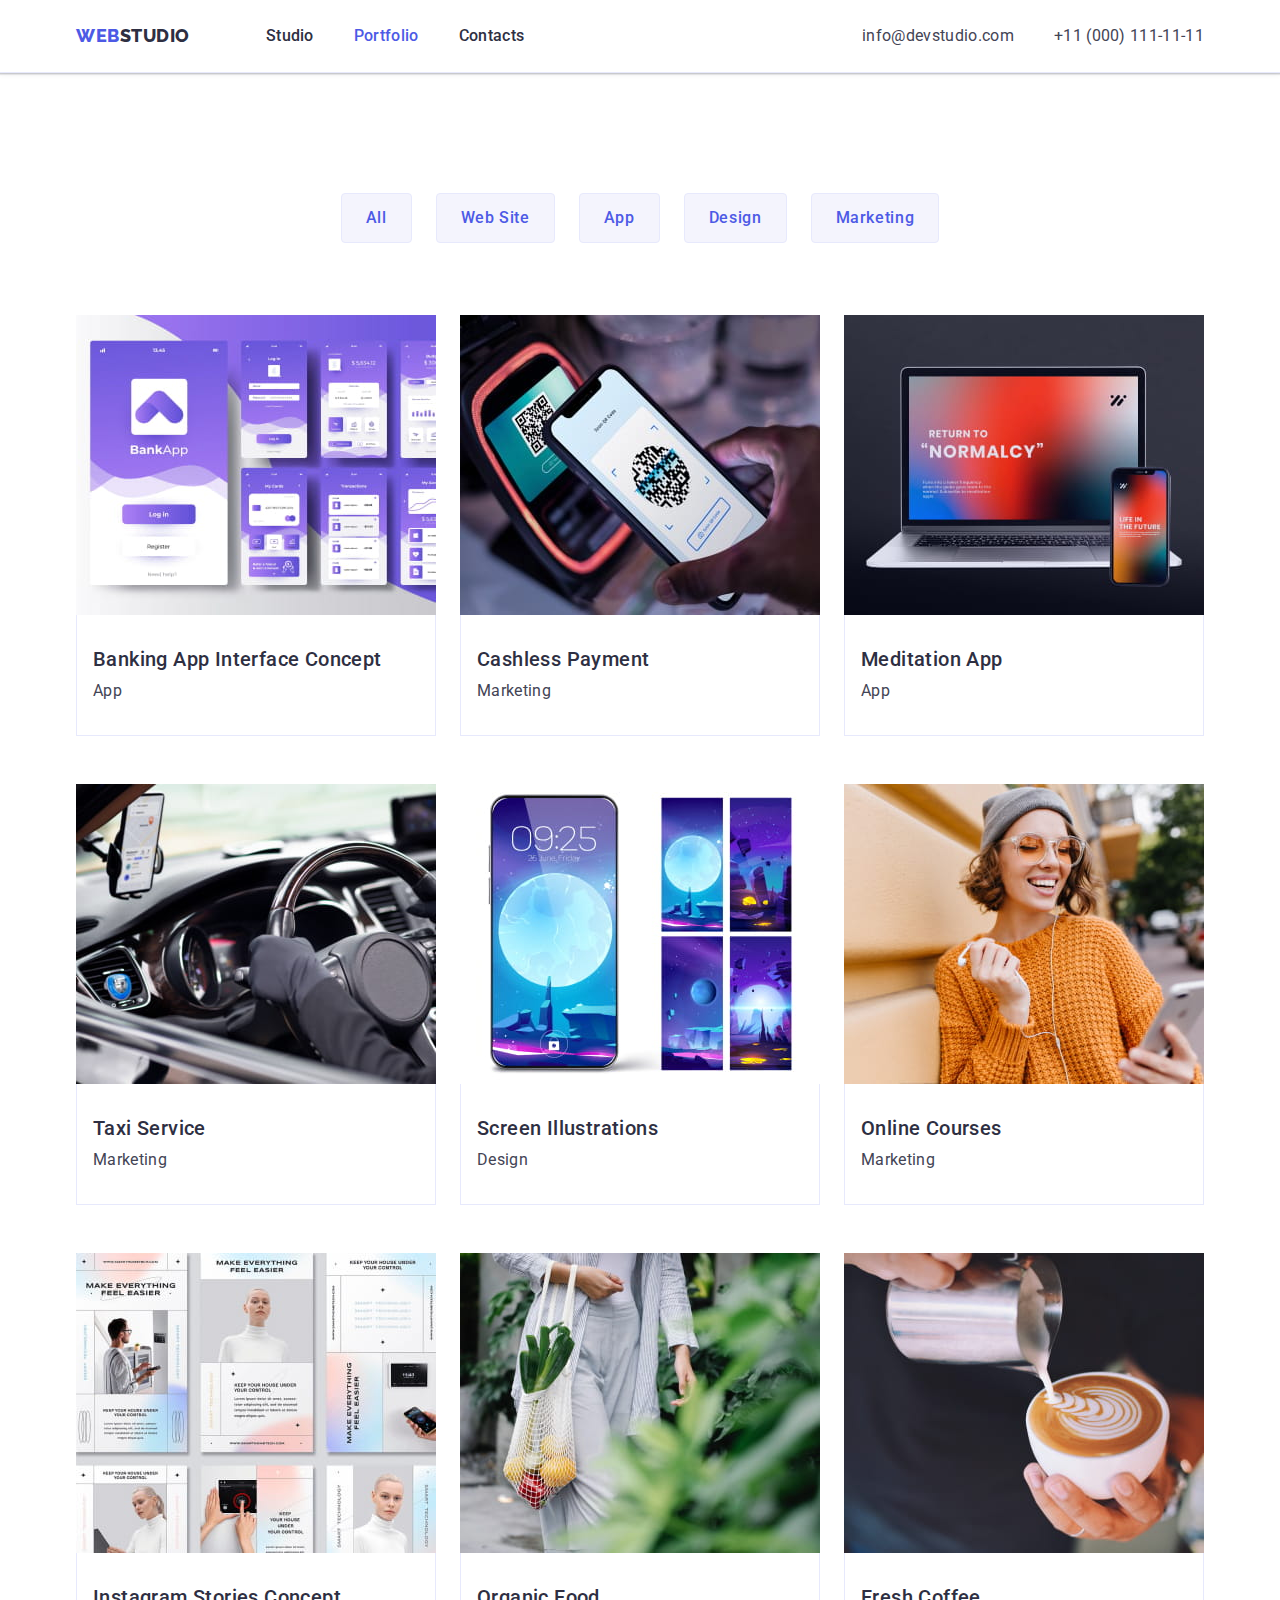
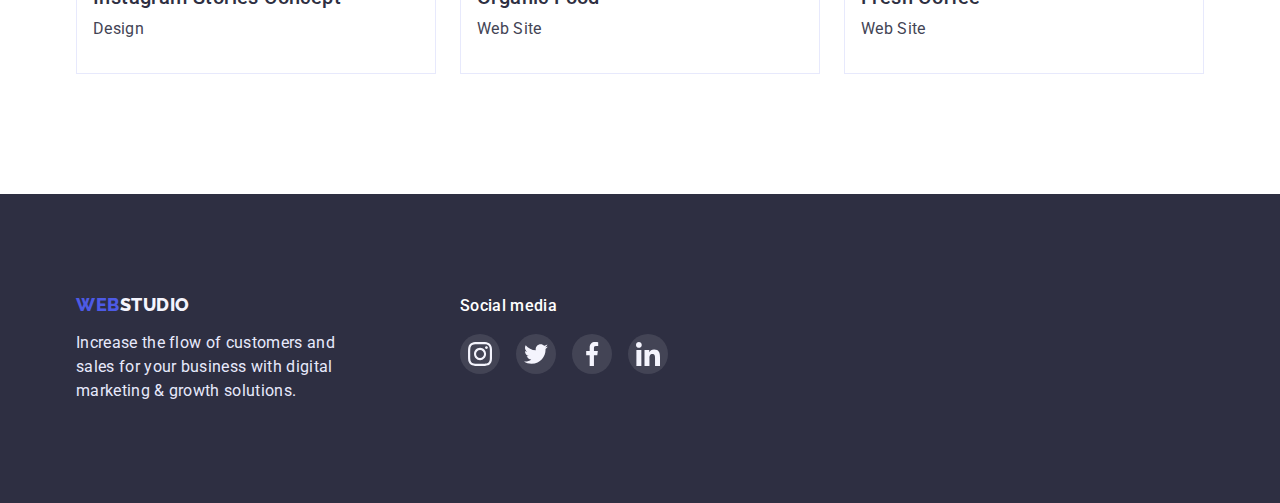
==== portfolio.html @ 84b9219f "add from hw4" ====
<!DOCTYPE html>
<html lang="en">
  <head>
    <meta charset="UTF-8" />
    <meta http-equiv="X-UA-Compatible" content="IE=edge" />
    <meta name="viewport" content="width=device-width, initial-scale=1.0" />
    <title>Portflio</title>
    <link rel="preconnect" href="https://fonts.googleapis.com" />
    <link rel="preconnect" href="https://fonts.gstatic.com" crossorigin />
    <link
      href="https://fonts.googleapis.com/css2?family=Raleway:wght@800&family=Roboto:wght@400;500;700;900&display=swap"
      rel="stylesheet"
    />
    <link
      rel="stylesheet"
      href="https://cdnjs.cloudflare.com/ajax/libs/modern-normalize/1.1.0/modern-normalize.min.css



"
    />
    <link rel="stylesheet" href="./css/styles.css" />
  </head>
  <body class="body">
    <!-- Шапка сайту -->
    <header class="page-header">
      <div class="container main-nav">
        <nav class="navigation main-nav">
          <a href="./index.html" class="link-logo item link logo-header"
            >Web<span class="link-header-studio logo-heaer">Studio</span></a
          >
          <ul class="site-nav list link">
            <li class="item">
              <a href="./index.html" class="item-list link">Studio</a>
            </li>
            <li class="item">
              <a href="./portfolio.html" class="item-list current link"
                >Portfolio</a
              >
            </li>
            <li class="item"><a href="" class="item-list link">Contacts</a></li>
          </ul>
        </nav>

        <address class="adress-list main-adress">
          <ul class="contact list">
            <li class="contacts">
              <a class="link-contact link" href="mailto:info@devstudio.com"
                >info@devstudio.com</a
              >
            </li>
            <li class="contacts">
              <a class="link-contact link" href="tel:+110001111111"
                >+11 (000) 111-11-11</a
              >
            </li>
          </ul>
        </address>
      </div>
    </header>
    <main>
      <section class="section-btn-list">
        <div class="container main-btn-section">
          <h1 hidden class="section-title">List-link</h1>
          <ul class="section-item list main-btn-list">
            <li class="portfolio-btn">
              <button class="btn-item" type="button">All</button>
            </li>
            <li class="portfolio-btn">
              <button class="btn-item" type="button">Web Site</button>
            </li>
            <li class="portfolio-btn">
              <button class="btn-item" type="button">App</button>
            </li>
            <li class="portfolio-btn">
              <button class="btn-item" type="button">Design</button>
            </li>
            <li class="portfolio-btn">
              <button class="btn-item" type="button">Marketing</button>
            </li>
          </ul>
          <ul class="portfolio-list list list-img">
            <li class="portfolio-item">
              <a href="" class="links-works link">
                <img
                  src="./images/prf-1.jpg"
                  alt="windows app"
                  width="360"
                  height="300"
                />
                <div class="set-card">
                  <h2 class="portfolio-title">Banking App Interface Concept</h2>
                  <p class="portfolio-text">App</p>
                </div></a
              >
            </li>

            <li class="portfolio-item">
              <a href="" class="links-works link">
                <img
                  src="./images/prf-2.jpg"
                  alt="smartphone scanning QR code"
                  width="360"
                  height="300"
                />
                <div class="set-card">
                  <h2 class="portfolio-title">Cashless Payment</h2>

                  <p class="portfolio-text">Marketing</p>
                </div></a
              >
            </li>

            <li class="portfolio-item">
              <a href="" class="links-works link"
                ><img src="./images/prf-3.jpg" alt="laptop and smartphone" />
                <div class="set-card">
                  <h2 class="portfolio-title">Meditation App</h2>
                  <p class="portfolio-text">App</p>
                </div></a
              >
            </li>

            <li class="portfolio-item">
              <a href="" class="links-works link"
                ><img src="./images/prf-4.jpg" alt="drive a car" />
                <div class="set-card">
                  <h2 class="portfolio-title">Taxi Service</h2>
                  <p class="portfolio-text">Marketing</p>
                </div></a
              >
            </li>

            <li class="portfolio-item">
              <a href="" class="links-works link"
                ><img
                  src="./images/prf-5.jpg"
                  alt="home page smartphone"
                  width="360"
                  height="300"
                />
                <div class="set-card">
                  <h2 class="portfolio-title">Screen Illustrations</h2>
                  <p class="portfolio-text">Design</p>
                </div></a
              >
            </li>

            <li class="portfolio-item">
              <a href="" class="links-works link"
                ><img
                  src="./images/prf-6.jpg"
                  alt="girl listen to music"
                  width="360"
                  height="300"
                />
                <div class="set-card">
                  <h2 class="portfolio-title">Online Courses</h2>
                  <p class="portfolio-text">Marketing</p>
                </div></a
              >
            </li>

            <li class="portfolio-item">
              <a href="" class="links-works link"
                ><img
                  src="./images/prf-7.jpg"
                  alt="pages"
                  width="360"
                  height="300"
                />
                <div class="set-card">
                  <h2 class="portfolio-title">Instagram Stories Concept</h2>
                  <p class="portfolio-text">Design</p>
                </div></a
              >
            </li>

            <li class="portfolio-item">
              <a href="" class="links-works link"
                ><img
                  src="./images/prf-8.jpg"
                  alt="girl with fruits"
                  width="360"
                  height="300"
                />
                <div class="set-card">
                  <h2 class="portfolio-title">Organic Food</h2>
                  <p class="portfolio-text">Web Site</p>
                </div></a
              >
            </li>

            <li class="portfolio-item">
              <a href="" class="links-works link"
                ><img
                  src="./images/prf-9.jpg"
                  alt="cup a coffe"
                  width="360"
                  height="300"
                />
                <div class="set-card">
                  <h2 class="portfolio-title">Fresh Coffee</h2>
                  <p class="portfolio-text">Web Site</p>
                </div></a
              >
            </li>
          </ul>
        </div>
      </section>
    </main>
    <!-- Футер -->
    <footer class="footer studio">
      <div class="container footer-top">
        <div class="footer-logo foot">
          <a class="link-footer link ftr" href="./index.html"
            >Web<span class="footer-studio">Studio</span></a
          >

          <p class="footer-text">
            Increase the flow of customers and sales for your business with
            digital marketing & growth solutions.
          </p>
        </div>
        <div class="footer-soc foot">
          <p class="footer-subject">Social media</p>
          <ul class="footer-list list">
            <li class="footer-item">
              <a href="" class="footer-link">
                <svg class="icon-ftr">
                  <use href="./images/icons.svg#icon-instagram"></use>
                </svg>
              </a>
            </li>
            <li class="footer-item">
              <a href="" class="footer-link">
                <svg class="icon-ftr">
                  <use href="./images/icons.svg#icon-twitter"></use>
                </svg>
              </a>
            </li>
            <li class="footer-item">
              <a href="" class="footer-link">
                <svg class="icon-ftr">
                  <use href="./images/icons.svg#icon-facebook"></use>
                </svg>
              </a>
            </li>
            <li class="footer-item">
              <a href="" class="footer-link">
                <svg class="icon-ftr">
                  <use href="./images/icons.svg#icon-linkedin"></use>
                </svg>
              </a>
            </li>
          </ul>
        </div>
      </div>
    </footer>
  </body>
</html>
---- css/styles.css ----
/* ---------Стилі для index.html ---------------*/

.container {
  max-width: 1158px;
  padding: 0 15px;
  margin: 0 auto;

  margin-left: auto;
  margin-right: auto;
}

:root {
  --main-text-color: #434455;
  --title-text-color: #2e2f42;
  --accent-color: #4d5ae5;
  --main-bgrnd-color: #ffffff;
  --additional-background-color: #f4f4fd;
  --accent-page-color: #404bbf;
  --footer-text-color: #e7e9fc;
  --set-img-right: 20px;
  --set-img-bottom: 48px;
  --card-shadow-team: 0px 1px 6px rgba(46, 47, 66, 0.08),
    0px 1px 1px rgba(46, 47, 66, 0.16), 0px 2px 1px rgba(46, 47, 66, 0.08);
  --grad-hero: linear-gradient(rgba(46, 47, 66, 0.7), rgba(46, 47, 66, 0.7));
  --bgd-soc-color: #8e8f99;
  --bgd-color-icon: #31d0aa;

  --footer-shadow: 0px 2px 1px rgba(46, 47, 66, 0.08),
    0px 1px 1px rgba(46, 47, 66, 0.16), 0px 1px 6px rgba(46, 47, 66, 0.08);

  --portfolio-cards-shadow: 0px 1px 6px rgba(46, 47, 66, 0.08),
    0px 1px 1px rgba(46, 47, 66, 0.16), 0px 2px 1px rgba(46, 47, 66, 0.08);

  --portfolio-buttons-shadow: 0px 3px 1px rgba(0, 0, 0, 0.1),
    0px 2px 1px rgba(0, 0, 0, 0.08), 0px 2px 2px rgba(0, 0, 0, 0.12);
}
body {
  color: var(--main-text-color);
  font-family: "Roboto", sans-serif;
  font-size: 16px;
  line-height: 1.5;
}

img {
  display: block;
  max-width: 100%;
  height: auto;
}

/* -------------Утиліти------------------- */

.contacts {
  padding: 0;
  width: auto;
}

.list {
  padding: 0;
  margin: 0;
  list-style: none;
}
.section-text {
  margin-top: 0;
  margin-bottom: 0;

  color: var(--main-text-color);
  letter-spacing: 0.02em;
}
.section-caption {
  margin: 0;
  padding: 0;
}
.main-text {
  margin: 0;
  padding: 0;
}
/*-------------------- Утиліти для portfolio -----------*/

.portfolio-text {
  margin-top: 0;
  margin-bottom: 0;
}
.portfolio-title {
  margin-top: 0;
  margin-bottom: 0;
}

.body .body {
  color: var(--main-text-color);
  background-color: var(--main-bgrnd-color);
}

/*------------------------ Header----------------------- */
/*-------------- Логотип компанії ------------*/
.page-header {
  border-bottom: 1px solid var(--footer-text-color);
  box-shadow: var(--footer-shadow);
}

/* Шрифти */

/* Logo  Web та Studio */

.main-nav > a {
  padding-bottom: 24px;
  padding-top: 24px;
}

.link-logo,
.link-header-studio {
  font-family: "Raleway", sans-serif;
  font-weight: 800;
  font-size: 18px;
  line-height: 1.17;
  letter-spacing: 0.03em;

  text-transform: uppercase;
}
.link-logo {
  color: var(--title-text-color);
  text-decoration: none;
}
.item-list {
  color: var(--title-text-color);
  text-decoration: none;
}
.navigation .link-logo {
  color: var(--accent-color);
}

.site-nav .link-logo-item {
  color: var(--accent-color);
}

/*-------------------- Main nav----------------- */

.main-nav {
  display: flex;
  align-items: center;
}
.navigation .main-nav {
  padding-top: 24px;
  padding-bottom: 24px;
}
.site-nav {
  display: flex;
  margin-left: 76px;
}
.main-adress {
  display: flex;
  margin-left: auto;
}

.site-nav .item + .item {
  margin-left: 40px;
}

.site-nav .item-list {
  display: block;
  padding-top: 24px;
  padding-bottom: 24px;
}

.link-header-studio,
.link-logo-item {
  color: var(--title-text-color);
}
/* -----------------------Contacts------------------------- */

.contact {
  display: flex;
}
.contact .contacts + .contacts {
  margin-left: 40px;
}
.contact .contacts {
  display: block;
}
.link-contact {
  padding-top: 24px;
  padding-bottom: 24px;
}

/* .navigation .site-nav .item-list.current {
  color: var(--accent-page-color);
} */
/* ----------------Навігація---------------- */
.navigation {
  color: var(--title-text-color);
}
.site-nav,
.link-contact,
.link.current {
  color: var(--accent-page-color);
  font-style: normal;
  font-weight: 500;
  font-size: 16px;
  line-height: 1.5;
  letter-spacing: 0.02em;
}
.site-nav .link .item-list.current {
  color: var(--title-text-color);
}
.navigation .site-nav .link.current {
  color: var(--accent-color);
}
.adress-list .link-contact {
  font-weight: 400;
  line-height: 1.5;
  text-decoration: none;
  font-style: normal;
}
.adress-list {
  font-style: normal;
}

.site-nav .item-list {
  color: var(--title-text-color);
}
.site-nav .item-list {
  text-decoration: none;
}
.item-list:hover,
.item-list:focus {
  color: var(--accent-page-color);
}

/*---------------- Contacts--------------- */

.contact .link-contact {
  color: var(--main-text-color);
}
.contact .link-contact:hover,
.contact .link-contact:focus {
  color: var(--accent-page-color);
}
/* --------------Main ---------*/
/* -----------Hero--------- */

.hero-title {
  margin: 0 auto;
  margin-bottom: 48px;
  max-width: 496px;

  color: var(--main-bgrnd-color);
  font-weight: 700;
  font-size: 56px;
  line-height: 1.07;
  letter-spacing: 0.02em;
}
.hero {
  padding-top: 188px;
  padding-bottom: 188px;
  text-align: center;

  background-color: var(--title-text-color);
  max-width: 1440px;
  margin: 0 auto;
  background-image: var(--grad-hero), url(../images/hero-img.jpg);

  background-repeat: no-repeat;
  background-position: center;
  background-size: cover;
}

/* -------------------Button-------------- */
.button-hero {
  padding: 16px 32px;
  min-width: 169px;

  color: var(--main-bgrnd-color);
  background-color: var(--accent-color);
  font-family: inherit;
  font-weight: 500;
  font-size: 16px;
  line-height: 1.5;
  align-items: center;
  letter-spacing: 0.04em;
  cursor: pointer;
  border-radius: 4px;

  border: 1px solid transparent;
}
.button-hero:hover,
.button-hero:focus {
  background-color: var(--accent-page-color);
}
/* ----------------SECTION 2 -переваги  */

.main-section {
  display: flex;
}
.main-section .item-section-features {
  width: 264px;
}
.section-list .item-section-features + .item-section-features {
  margin-left: 24px;
}

.section-title-hidden {
  position: absolute;
  width: 1px;
  height: 1px;
  margin: -1px;
  border: 0;
  padding: 0;
  white-space: nowrap;
  clip-path: inset(100%);
  clip: rect(0 0 0 0);
  overflow: hidden;
}
.section-title {
  margin-top: 0;
  margin-bottom: 8px;
}

.link-features {
  display: flex;
  justify-content: center;
  align-items: center;
  width: 264px;
  height: 112px;
  margin-bottom: 8px;
  border-radius: 4px;
  background-color: var(--additional-background-color);
}
.icon-features {
  width: 60px;
  height: 64px;
}

/* -------------------Our works--------------------- */

.our-work {
  display: flex;
}
.devices .list-works + .list-works {
  margin-left: 24px;
}

.section {
  color: var(--title-text-color);
  padding-top: 120px;
}
.section-sec {
  padding-bottom: 120px;
}
.section-subject {
  margin-top: 0;
  margin-bottom: 72px;

  font-weight: 700;
  font-size: 36px;
  line-height: 1.11;
  text-align: center;
  letter-spacing: 0.02em;
  text-transform: capitalize;
}

/* ----------------Team----------- */
.section {
  padding-bottom: 120px;
}

.team-subject {
  display: flex;
}
.team-subject .list-img-team + .list-img-team {
  margin-left: 24px;
}

.team-list {
  width: 1440px;
}

.team {
  background-color: var(--additional-background-color);
}

.section .section-caption {
  color: var(--title-text-color);
  font-weight: 500;
  font-size: 20px;
  line-height: 1.2;
  letter-spacing: 0.02em;
}
.main-text {
  color: var(--main-text-color);
  font-weight: 400;
  letter-spacing: 0.02em;
}

.main-text {
  margin-top: 8px;
}
.set-team-cards {
  padding: 32px 0px;
  padding-left: 16px;
  padding-right: 16px;
  text-align: center;
  background-color: var(--main-bgrnd-color);
  border: 1px solid var(--footer-text-color);
  border-radius: 0px 0px 4px 4px;
  box-shadow: var(--card-shadow-team);
}
.team-soc {
  margin-top: 8px;
  display: flex;
  flex-direction: row;
  justify-content: center;
  align-items: center;
  gap: 24px;
}

.soc-link-ing {
  display: flex;
  justify-content: center;
  align-items: center;

  width: 40px;
  height: 40px;
  border-radius: 50%;
  background-color: var(--accent-color);
}
.soc-link-ing:hover,
.soc-link-ing:focus {
  background-color: var(--accent-page-color);
}

.link-icon {
  width: 16px;
  height: 16px;
}

.item-link {
  display: flex;
  justify-content: center;
  align-items: center;
}

.soc-list {
  display: flex;
  gap: 24px;
  width: 1128px;
  height: 88px;
}
.item-link {
  width: 168px;
  height: 88px;
  border: 1px solid var(--bgd-soc-color);
  color: var(--bgd-soc-color);
  border-radius: 4px;
}

.item-link:hover,
.item-link:focus {
  border-color: var(--accent-page-color);
  color: var(--accent-page-color);
}
.link-icon-list {
  width: 104px;
  height: 56px;
  fill: currentColor;
}
/*-------- Стилі для portfolio.html--------- */

/* Елемент */
.list-img {
  display: flex;
  flex-wrap: wrap;
  column-gap: 24px;
  row-gap: 48px;
}

.list-img > .portfolio-item {
  flex-basis: calc((100% - 2 * 24px) / 3);
}

.set-card {
  border: 1px solid var(--footer-text-color);
  background-color: var(--main-bgrnd-color);
  border-top: none;
}
.links-works {
  display: block;
}
.links-works:hover,
.links-works:focus {
  box-shadow: var(--portfolio-cards-shadow);
}

.portfolio-text {
  margin-top: 8px;
}
.set-card {
  padding: 32px 16px;
}

.section-item .list {
  color: var(--main-bgrnd-color);
  background-color: var(--accent-color);

  font-family: inherit;
  font-weight: 500;
  font-size: 16px;
  line-height: 1.5;
  align-items: center;
  letter-spacing: 0.04em;
  width: 126px;
  height: 48px;
  border: 1px solid var(--footer-text-color);
  border-radius: 4px;
  cursor: pointer;
}

/* -----------------Buttons------------ */

.section-btn-list {
  padding-top: 120px;
  padding-bottom: 120px;
}
.section-item {
  margin-bottom: 72px;
}
.main-btn-list {
  display: flex;
  justify-content: center;
  align-items: center;
}

.main-btn-list .portfolio-btn + .portfolio-btn {
  margin-left: 24px;
}

.btn-item:hover,
.btn-item:focus {
  box-shadow: var(--portfolio-buttons-shadow);
}
.button-hero:hover,
.button-hero:focus {
  background-color: var(--accent-page-color);
}
.btn-item {
  padding: 12px 24px;

  color: var(--accent-color);
  background-color: var(--additional-background-color);

  font-family: inherit;
  font-weight: 500;
  font-size: 16px;
  line-height: 1.5;
  text-align: center;
  letter-spacing: 0.04em;
  cursor: pointer;
  border-radius: 4px;
  border: 1px solid var(--footer-text-color);
}
.link {
  text-decoration: none;
}
.btn-item:hover,
.btn-item:focus {
  color: var(--main-bgrnd-color);
  background-color: var(--accent-page-color);

  border-color: transparent;
}
.list {
  list-style: none;
}

.item-list {
  text-decoration: none;
}

.portfolio-title {
  color: var(--title-text-color);
  font-weight: 500;
  font-size: 20px;
  line-height: 1.2;
  letter-spacing: 0.02em;
}
.portfolio-list .portfolio-text {
  color: var(--main-text-color);
  font-size: 16px;
  line-height: 1.5;
  letter-spacing: 0.02em;
}
.portfolio-list {
  background: #ffffff;
}

/*------------------ Footer ---------------*/
.footer {
  background-color: var(--title-text-color);
}
.footer .link-footer {
  font-family: "Raleway", sans-serif;
  color: var(--accent-color);
  font-weight: 800;
  font-size: 18px;
  line-height: 1.17;
  letter-spacing: 0.03em;
  text-transform: uppercase;
  text-decoration: none;
}
.footer-logo .link-footer {
  display: block;
  margin-bottom: 16px;
}

.footer-studio {
  color: var(--additional-background-color);
}

.footer .footer-text {
  color: var(--footer-text-color);
  letter-spacing: 0.02em;
  max-width: 264px;
  margin: 0;
}

.footer-list {
  display: flex;
  gap: 16px;
}
.footer-subject {
  margin-top: 0;
  margin-bottom: 16px;

  font-weight: 500;

  letter-spacing: 0.02em;
  color: var(--main-bgrnd-color);
}
.footer-top {
  display: flex;
}
.footer {
  padding-top: 100px;
  padding-bottom: 100px;
}
.footer-logo {
  margin-right: 120px;
}

.footer-link {
  display: flex;

  justify-content: center;
  align-items: center;
  width: 40px;
  height: 40px;
  border-radius: 50%;
  background-color: var(--main-text-color);
}
.icon-ftr {
  width: 24px;
  height: 24px;
}
.footer-link:hover,
.footer-link:focus {
  background: var(--bgd-color-icon);
}
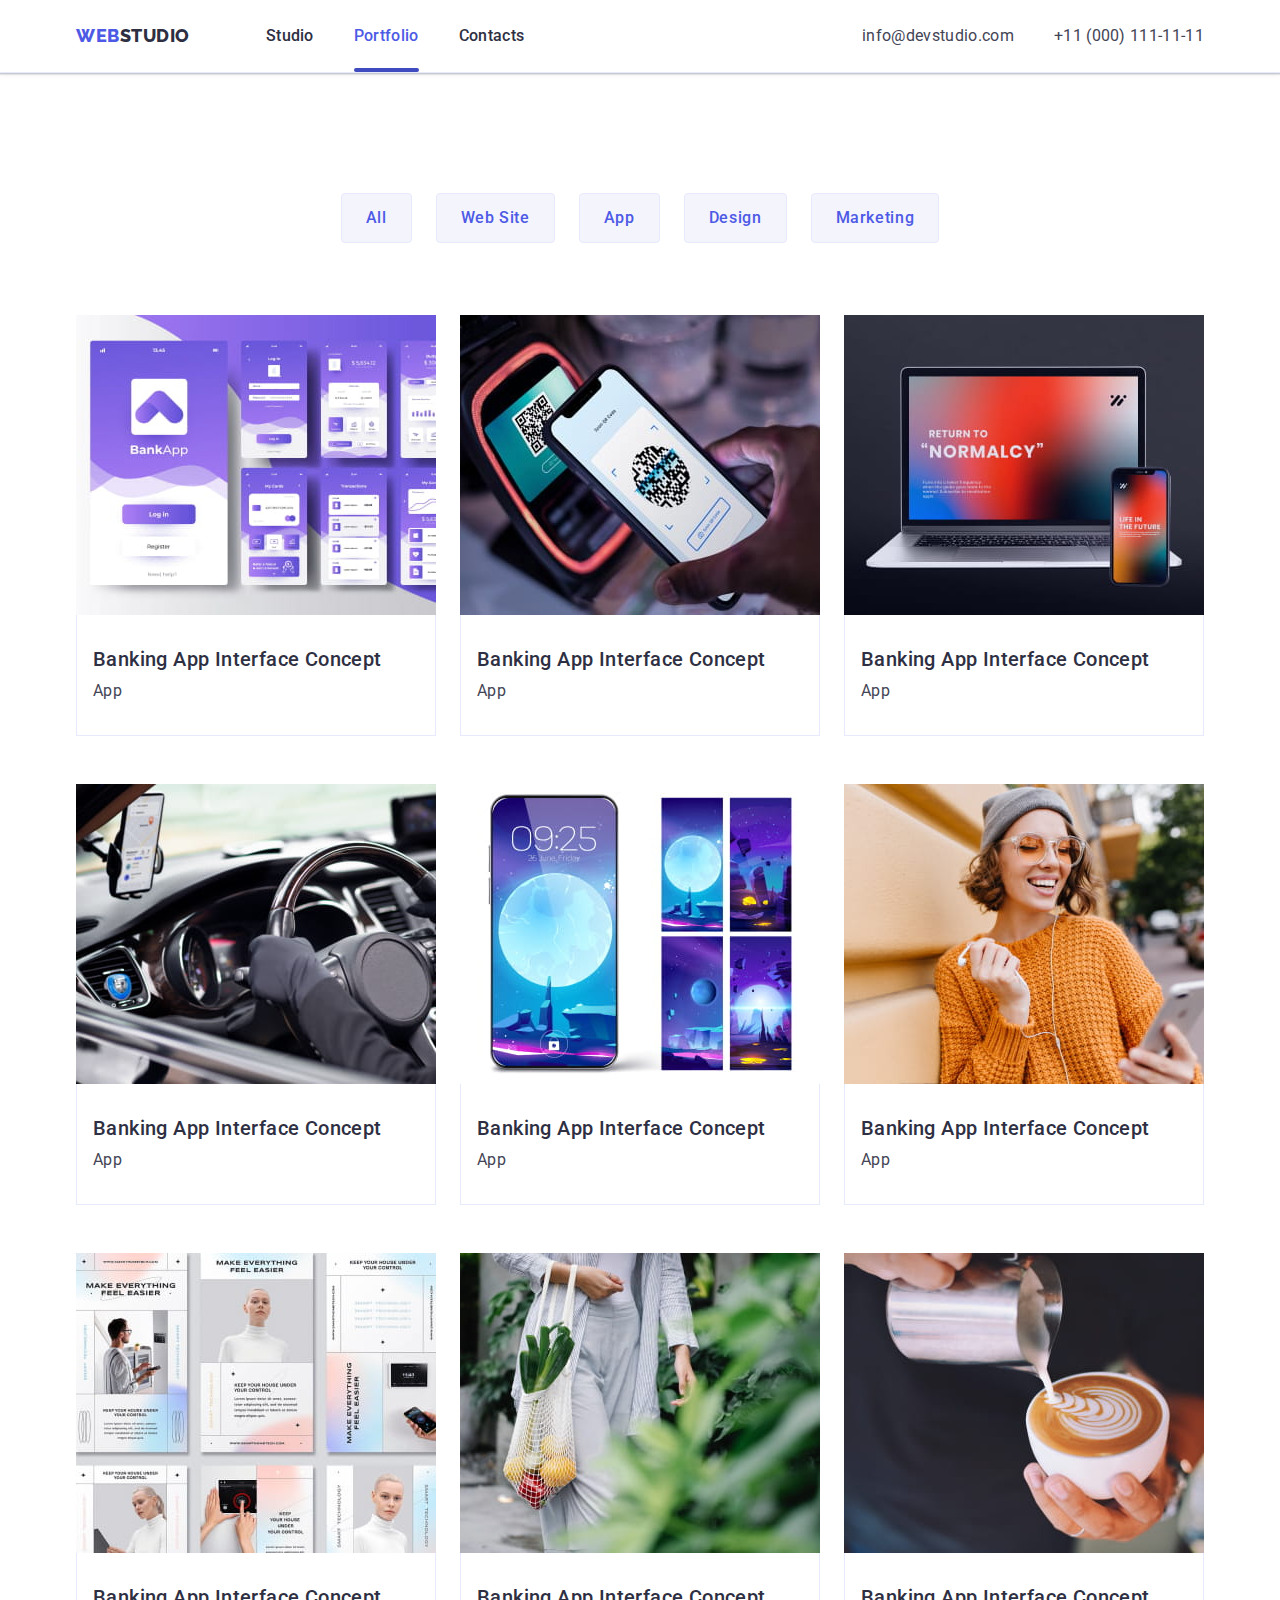
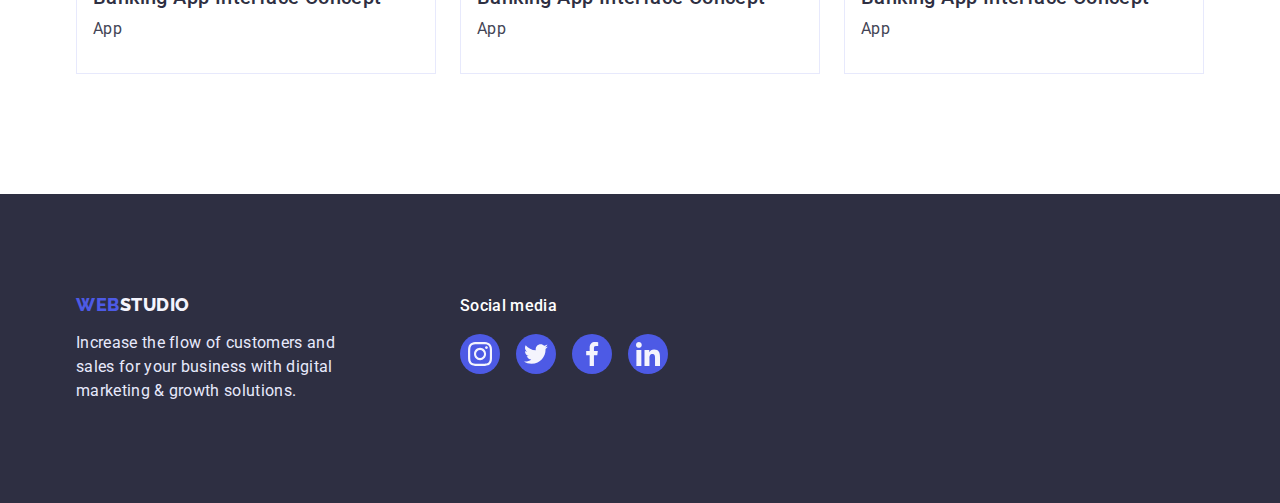
==== commit f6d41d75: "changed portfolio and studio" ====
--- a/portfolio.html
+++ b/portfolio.html
@@ -82,126 +82,243 @@
           <ul class="portfolio-list list list-img">
             <li class="portfolio-item">
               <a href="" class="links-works link">
-                <img
-                  src="./images/prf-1.jpg"
-                  alt="windows app"
-                  width="360"
-                  height="300"
-                />
-                <div class="set-card">
-                  <h2 class="portfolio-title">Banking App Interface Concept</h2>
-                  <p class="portfolio-text">App</p>
-                </div></a
-              >
-            </li>
-
-            <li class="portfolio-item">
-              <a href="" class="links-works link">
-                <img
-                  src="./images/prf-2.jpg"
-                  alt="smartphone scanning QR code"
-                  width="360"
-                  height="300"
-                />
-                <div class="set-card">
-                  <h2 class="portfolio-title">Cashless Payment</h2>
-
-                  <p class="portfolio-text">Marketing</p>
-                </div></a
-              >
-            </li>
-
-            <li class="portfolio-item">
-              <a href="" class="links-works link"
-                ><img src="./images/prf-3.jpg" alt="laptop and smartphone" />
-                <div class="set-card">
-                  <h2 class="portfolio-title">Meditation App</h2>
-                  <p class="portfolio-text">App</p>
-                </div></a
-              >
-            </li>
-
-            <li class="portfolio-item">
-              <a href="" class="links-works link"
-                ><img src="./images/prf-4.jpg" alt="drive a car" />
-                <div class="set-card">
-                  <h2 class="portfolio-title">Taxi Service</h2>
-                  <p class="portfolio-text">Marketing</p>
-                </div></a
-              >
-            </li>
-
-            <li class="portfolio-item">
-              <a href="" class="links-works link"
-                ><img
-                  src="./images/prf-5.jpg"
-                  alt="home page smartphone"
-                  width="360"
-                  height="300"
-                />
-                <div class="set-card">
-                  <h2 class="portfolio-title">Screen Illustrations</h2>
-                  <p class="portfolio-text">Design</p>
-                </div></a
-              >
-            </li>
-
-            <li class="portfolio-item">
-              <a href="" class="links-works link"
-                ><img
-                  src="./images/prf-6.jpg"
-                  alt="girl listen to music"
-                  width="360"
-                  height="300"
-                />
-                <div class="set-card">
-                  <h2 class="portfolio-title">Online Courses</h2>
-                  <p class="portfolio-text">Marketing</p>
-                </div></a
-              >
-            </li>
-
-            <li class="portfolio-item">
-              <a href="" class="links-works link"
-                ><img
-                  src="./images/prf-7.jpg"
-                  alt="pages"
-                  width="360"
-                  height="300"
-                />
-                <div class="set-card">
-                  <h2 class="portfolio-title">Instagram Stories Concept</h2>
-                  <p class="portfolio-text">Design</p>
-                </div></a
-              >
-            </li>
-
-            <li class="portfolio-item">
-              <a href="" class="links-works link"
-                ><img
-                  src="./images/prf-8.jpg"
-                  alt="girl with fruits"
-                  width="360"
-                  height="300"
-                />
-                <div class="set-card">
-                  <h2 class="portfolio-title">Organic Food</h2>
-                  <p class="portfolio-text">Web Site</p>
-                </div></a
-              >
-            </li>
-
-            <li class="portfolio-item">
-              <a href="" class="links-works link"
-                ><img
-                  src="./images/prf-9.jpg"
-                  alt="cup a coffe"
-                  width="360"
-                  height="300"
-                />
-                <div class="set-card">
-                  <h2 class="portfolio-title">Fresh Coffee</h2>
-                  <p class="portfolio-text">Web Site</p>
+                <div class="project-thumb">
+                  <img
+                    src="./images/prf-1.jpg"
+                    alt="windows app"
+                    width="360"
+                    height="300"
+                  />
+
+                  <div class="project-overlay">
+                    <div class="project-card">
+                      <p class="project-text">
+                        14 Stylish and User-Friendly App Design Concepts · Task
+                        Manager App · Calorie Tracker App · Exotic Fruit
+                        Ecommerce App · Cloud Storage App
+                      </p>
+                    </div>
+                  </div>
+                </div>
+                <div class="set-card">
+                  <h2 class="portfolio-title">Banking App Interface Concept</h2>
+                  <p class="portfolio-text">App</p>
+                </div></a
+              >
+            </li>
+
+            <li class="portfolio-item">
+              <a href="" class="links-works link">
+                <div class="project-thumb">
+                  <img
+                    src="./images/prf-2.jpg"
+                    alt="windows app"
+                    width="360"
+                    height="300"
+                  />
+
+                  <div class="project-overlay">
+                    <div class="project-card">
+                      <p class="project-text">
+                        14 Stylish and User-Friendly App Design Concepts · Task
+                        Manager App · Calorie Tracker App · Exotic Fruit
+                        Ecommerce App · Cloud Storage App
+                      </p>
+                    </div>
+                  </div>
+                </div>
+                <div class="set-card">
+                  <h2 class="portfolio-title">Banking App Interface Concept</h2>
+                  <p class="portfolio-text">App</p>
+                </div></a
+              >
+            </li>
+
+            <li class="portfolio-item">
+              <a href="" class="links-works link">
+                <div class="project-thumb">
+                  <img
+                    src="./images/prf-3.jpg"
+                    alt="windows app"
+                    width="360"
+                    height="300"
+                  />
+
+                  <div class="project-overlay">
+                    <div class="project-card">
+                      <p class="project-text">
+                        14 Stylish and User-Friendly App Design Concepts · Task
+                        Manager App · Calorie Tracker App · Exotic Fruit
+                        Ecommerce App · Cloud Storage App
+                      </p>
+                    </div>
+                  </div>
+                </div>
+                <div class="set-card">
+                  <h2 class="portfolio-title">Banking App Interface Concept</h2>
+                  <p class="portfolio-text">App</p>
+                </div></a
+              >
+            </li>
+
+            <li class="portfolio-item">
+              <a href="" class="links-works link">
+                <div class="project-thumb">
+                  <img
+                    src="./images/prf-4.jpg"
+                    alt="windows app"
+                    width="360"
+                    height="300"
+                  />
+
+                  <div class="project-overlay">
+                    <div class="project-card">
+                      <p class="project-text">
+                        14 Stylish and User-Friendly App Design Concepts · Task
+                        Manager App · Calorie Tracker App · Exotic Fruit
+                        Ecommerce App · Cloud Storage App
+                      </p>
+                    </div>
+                  </div>
+                </div>
+                <div class="set-card">
+                  <h2 class="portfolio-title">Banking App Interface Concept</h2>
+                  <p class="portfolio-text">App</p>
+                </div></a
+              >
+            </li>
+
+            <li class="portfolio-item">
+              <a href="" class="links-works link">
+                <div class="project-thumb">
+                  <img
+                    src="./images/prf-5.jpg"
+                    alt="windows app"
+                    width="360"
+                    height="300"
+                  />
+
+                  <div class="project-overlay">
+                    <div class="project-card">
+                      <p class="project-text">
+                        14 Stylish and User-Friendly App Design Concepts · Task
+                        Manager App · Calorie Tracker App · Exotic Fruit
+                        Ecommerce App · Cloud Storage App
+                      </p>
+                    </div>
+                  </div>
+                </div>
+                <div class="set-card">
+                  <h2 class="portfolio-title">Banking App Interface Concept</h2>
+                  <p class="portfolio-text">App</p>
+                </div></a
+              >
+            </li>
+
+            <li class="portfolio-item">
+              <a href="" class="links-works link">
+                <div class="project-thumb">
+                  <img
+                    src="./images/prf-6.jpg"
+                    alt="windows app"
+                    width="360"
+                    height="300"
+                  />
+
+                  <div class="project-overlay">
+                    <div class="project-card">
+                      <p class="project-text">
+                        14 Stylish and User-Friendly App Design Concepts · Task
+                        Manager App · Calorie Tracker App · Exotic Fruit
+                        Ecommerce App · Cloud Storage App
+                      </p>
+                    </div>
+                  </div>
+                </div>
+                <div class="set-card">
+                  <h2 class="portfolio-title">Banking App Interface Concept</h2>
+                  <p class="portfolio-text">App</p>
+                </div></a
+              >
+            </li>
+
+            <li class="portfolio-item">
+              <a href="" class="links-works link">
+                <div class="project-thumb">
+                  <img
+                    src="./images/prf-7.jpg"
+                    alt="windows app"
+                    width="360"
+                    height="300"
+                  />
+
+                  <div class="project-overlay">
+                    <div class="project-card">
+                      <p class="project-text">
+                        14 Stylish and User-Friendly App Design Concepts · Task
+                        Manager App · Calorie Tracker App · Exotic Fruit
+                        Ecommerce App · Cloud Storage App
+                      </p>
+                    </div>
+                  </div>
+                </div>
+                <div class="set-card">
+                  <h2 class="portfolio-title">Banking App Interface Concept</h2>
+                  <p class="portfolio-text">App</p>
+                </div></a
+              >
+            </li>
+
+            <li class="portfolio-item">
+              <a href="" class="links-works link">
+                <div class="project-thumb">
+                  <img
+                    src="./images/prf-8.jpg"
+                    alt="windows app"
+                    width="360"
+                    height="300"
+                  />
+
+                  <div class="project-overlay">
+                    <div class="project-card">
+                      <p class="project-text">
+                        14 Stylish and User-Friendly App Design Concepts · Task
+                        Manager App · Calorie Tracker App · Exotic Fruit
+                        Ecommerce App · Cloud Storage App
+                      </p>
+                    </div>
+                  </div>
+                </div>
+                <div class="set-card">
+                  <h2 class="portfolio-title">Banking App Interface Concept</h2>
+                  <p class="portfolio-text">App</p>
+                </div></a
+              >
+            </li>
+
+            <li class="portfolio-item">
+              <a href="" class="links-works link">
+                <div class="project-thumb">
+                  <img
+                    src="./images/prf-9.jpg"
+                    alt="windows app"
+                    width="360"
+                    height="300"
+                  />
+
+                  <div class="project-overlay">
+                    <div class="project-card">
+                      <p class="project-text">
+                        14 Stylish and User-Friendly App Design Concepts · Task
+                        Manager App · Calorie Tracker App · Exotic Fruit
+                        Ecommerce App · Cloud Storage App
+                      </p>
+                    </div>
+                  </div>
+                </div>
+                <div class="set-card">
+                  <h2 class="portfolio-title">Banking App Interface Concept</h2>
+                  <p class="portfolio-text">App</p>
                 </div></a
               >
             </li>
--- a/css/styles.css
+++ b/css/styles.css
@@ -1,4 +1,4 @@
-/* ---------Стилі для index.html ---------------*/
+/* *---------Стилі для index.html ---------------*/
 
 .container {
   max-width: 1158px;
@@ -19,11 +19,13 @@
   --footer-text-color: #e7e9fc;
   --set-img-right: 20px;
   --set-img-bottom: 48px;
+  --bgd-soc-color: #8e8f99;
+  --bgd-color-icon: #31d0aa;
+  --modal-bgd-color: #fcfcfc;
+
   --card-shadow-team: 0px 1px 6px rgba(46, 47, 66, 0.08),
     0px 1px 1px rgba(46, 47, 66, 0.16), 0px 2px 1px rgba(46, 47, 66, 0.08);
   --grad-hero: linear-gradient(rgba(46, 47, 66, 0.7), rgba(46, 47, 66, 0.7));
-  --bgd-soc-color: #8e8f99;
-  --bgd-color-icon: #31d0aa;
 
   --footer-shadow: 0px 2px 1px rgba(46, 47, 66, 0.08),
     0px 1px 1px rgba(46, 47, 66, 0.16), 0px 1px 6px rgba(46, 47, 66, 0.08);
@@ -33,6 +35,9 @@
 
   --portfolio-buttons-shadow: 0px 3px 1px rgba(0, 0, 0, 0.1),
     0px 2px 1px rgba(0, 0, 0, 0.08), 0px 2px 2px rgba(0, 0, 0, 0.12);
+
+  --backdrop-color: rgba(46, 47, 66, 0.4);
+  --modal-close-color: rgba(0, 0, 0, 0.1);
 }
 body {
   color: var(--main-text-color);
@@ -47,7 +52,7 @@
   height: auto;
 }
 
-/* -------------Утиліти------------------- */
+/* *-------------Утиліти------------------- */
 
 .contacts {
   padding: 0;
@@ -74,7 +79,7 @@
   margin: 0;
   padding: 0;
 }
-/*-------------------- Утиліти для portfolio -----------*/
+/**------------------ Утиліти для portfolio -----------*/
 
 .portfolio-text {
   margin-top: 0;
@@ -90,8 +95,8 @@
   background-color: var(--main-bgrnd-color);
 }
 
-/*------------------------ Header----------------------- */
-/*-------------- Логотип компанії ------------*/
+/**-------------------- Header--------------------- */
+/**-------------- Логотип компанії ------------*/
 .page-header {
   border-bottom: 1px solid var(--footer-text-color);
   box-shadow: var(--footer-shadow);
@@ -99,11 +104,25 @@
 
 /* Шрифти */
 
-/* Logo  Web та Studio */
+/* *--------Logo  Web та Studio-------- */
 
 .main-nav > a {
   padding-bottom: 24px;
   padding-top: 24px;
+}
+.item {
+  position: relative;
+}
+.item > .current::after {
+  content: "";
+  position: absolute;
+  left: 0px;
+  top: 44px;
+  margin-top: 24px;
+  width: 100%;
+  height: 4px;
+  border-radius: 2px;
+  background-color: var(--accent-page-color);
 }
 
 .link-logo,
@@ -132,7 +151,7 @@
   color: var(--accent-color);
 }
 
-/*-------------------- Main nav----------------- */
+/**-------------------- Main nav----------------- */
 
 .main-nav {
   display: flex;
@@ -165,7 +184,7 @@
 .link-logo-item {
   color: var(--title-text-color);
 }
-/* -----------------------Contacts------------------------- */
+/* *-----------------------Contacts-----------------------*/
 
 .contact {
   display: flex;
@@ -184,7 +203,7 @@
 /* .navigation .site-nav .item-list.current {
   color: var(--accent-page-color);
 } */
-/* ----------------Навігація---------------- */
+/* *----------------Навігація---------------- */
 .navigation {
   color: var(--title-text-color);
 }
@@ -201,7 +220,7 @@
 .site-nav .link .item-list.current {
   color: var(--title-text-color);
 }
-.navigation .site-nav .link.current {
+.site-nav .link.current {
   color: var(--accent-color);
 }
 .adress-list .link-contact {
@@ -220,22 +239,26 @@
 .site-nav .item-list {
   text-decoration: none;
 }
+.item-list {
+  transition: color 250ms cubic-bezier(0.4, 0, 0.2, 1);
+}
 .item-list:hover,
 .item-list:focus {
   color: var(--accent-page-color);
 }
 
-/*---------------- Contacts--------------- */
+/**---------------- Contacts--------------- */
 
 .contact .link-contact {
   color: var(--main-text-color);
+  transition: color 250ms cubic-bezier(0.4, 0, 0.2, 1);
 }
 .contact .link-contact:hover,
 .contact .link-contact:focus {
   color: var(--accent-page-color);
 }
-/* --------------Main ---------*/
-/* -----------Hero--------- */
+/** --------------Main ---------*/
+/** -----------Hero--------- */
 
 .hero-title {
   margin: 0 auto;
@@ -263,7 +286,7 @@
   background-size: cover;
 }
 
-/* -------------------Button-------------- */
+/** -------------------Button-------------- */
 .button-hero {
   padding: 16px 32px;
   min-width: 169px;
@@ -278,14 +301,16 @@
   letter-spacing: 0.04em;
   cursor: pointer;
   border-radius: 4px;
-
   border: 1px solid transparent;
-}
+
+  transition: background-color 250ms cubic-bezier(0.4, 0, 0.2, 1);
+}
+
 .button-hero:hover,
 .button-hero:focus {
   background-color: var(--accent-page-color);
 }
-/* ----------------SECTION 2 -переваги  */
+/** ----------------SECTION 2 -переваги ------ */
 
 .main-section {
   display: flex;
@@ -329,7 +354,7 @@
   height: 64px;
 }
 
-/* -------------------Our works--------------------- */
+/* *-------------------Our works--------------------- */
 
 .our-work {
   display: flex;
@@ -357,7 +382,7 @@
   text-transform: capitalize;
 }
 
-/* ----------------Team----------- */
+/* *----------------Team----------- */
 .section {
   padding-bottom: 120px;
 }
@@ -421,6 +446,7 @@
   height: 40px;
   border-radius: 50%;
   background-color: var(--accent-color);
+  transition: background-color 250ms cubic-bezier(0.4, 0, 0.2, 1);
 }
 .soc-link-ing:hover,
 .soc-link-ing:focus {
@@ -450,6 +476,7 @@
   border: 1px solid var(--bgd-soc-color);
   color: var(--bgd-soc-color);
   border-radius: 4px;
+  transition: color 250ms cubic-bezier(0.4, 0, 0.2, 1);
 }
 
 .item-link:hover,
@@ -462,7 +489,7 @@
   height: 56px;
   fill: currentColor;
 }
-/*-------- Стилі для portfolio.html--------- */
+/**-------- Стилі для portfolio.html--------- */
 
 /* Елемент */
 .list-img {
@@ -513,7 +540,7 @@
   cursor: pointer;
 }
 
-/* -----------------Buttons------------ */
+/* *-----------------Buttons------------ */
 
 .section-btn-list {
   padding-top: 120px;
@@ -532,14 +559,15 @@
   margin-left: 24px;
 }
 
+.btn-item {
+  transition: background-color 250ms cubic-bezier(0.4, 0, 0.2, 1);
+}
+
 .btn-item:hover,
 .btn-item:focus {
   box-shadow: var(--portfolio-buttons-shadow);
 }
-.button-hero:hover,
-.button-hero:focus {
-  background-color: var(--accent-page-color);
-}
+
 .btn-item {
   padding: 12px 24px;
 
@@ -556,9 +584,7 @@
   border-radius: 4px;
   border: 1px solid var(--footer-text-color);
 }
-.link {
-  text-decoration: none;
-}
+
 .btn-item:hover,
 .btn-item:focus {
   color: var(--main-bgrnd-color);
@@ -566,12 +592,70 @@
 
   border-color: transparent;
 }
+/* *-----------------Cards---------------------- */
+
+.link {
+  text-decoration: none;
+}
+
 .list {
   list-style: none;
 }
 
 .item-list {
   text-decoration: none;
+}
+
+.project-thumb {
+  position: relative;
+}
+.project-thumb {
+  overflow: hidden;
+}
+
+.project-thumb:hover::before {
+  opacity: 1;
+}
+.project-overlay {
+  position: absolute;
+  /* opacity: 0; */
+  left: 0;
+  top: 0;
+  width: 100%;
+  height: 100%;
+
+  background-color: var(--accent-color);
+  transform: translateY(100%);
+  transition: transform 250ms cubic-bezier(0.4, 0, 0.2, 1);
+}
+.links-works:hover .project-overlay {
+  transform: translateY(0);
+}
+.links-works:hover .project-card,
+.links-works:focus .project-card {
+  opacity: 1;
+}
+
+.project-card {
+  position: absolute;
+  padding: 40px 32px 164px 32px;
+  left: 50%;
+  top: 50%;
+  width: 100%;
+  height: 100%;
+  /* opacity: 0; */
+
+  transform: translate(-50%, -50%);
+  transition: opacity 250ms cubic-bezier(0.4, 0, 0.2, 1);
+}
+
+.project-text {
+  font-weight: 400;
+  letter-spacing: 0.02em;
+  color: var(--additional-background-color);
+  margin: 0;
+  width: 296px;
+  height: 96px;
 }
 
 .portfolio-title {
@@ -591,7 +675,7 @@
   background: #ffffff;
 }
 
-/*------------------ Footer ---------------*/
+/**------------------ Footer ---------------*/
 .footer {
   background-color: var(--title-text-color);
 }
@@ -653,7 +737,8 @@
   width: 40px;
   height: 40px;
   border-radius: 50%;
-  background-color: var(--main-text-color);
+  background-color: var(--accent-color);
+  transition: background-color 250ms cubic-bezier(0.4, 0, 0.2, 1);
 }
 .icon-ftr {
   width: 24px;
@@ -661,5 +746,56 @@
 }
 .footer-link:hover,
 .footer-link:focus {
-  background: var(--bgd-color-icon);
-}
+  background-color: var(--bgd-color-icon);
+}
+
+.backdrop.is-hidden {
+  opacity: 0;
+  pointer-events: none;
+  visibility: hidden;
+}
+
+.backdrop {
+  position: fixed;
+  left: 0;
+  top: 0;
+  width: 100%;
+  height: 100%;
+  background-color: var(--backdrop-color);
+  transition: opacity 250ms cubic-bezier(0.4, 0, 0.2, 1),
+    visibility 250ms cubic-bezier(0.4, 0, 0.2, 1);
+}
+.modal {
+  position: absolute;
+  top: 50%;
+  left: 50%;
+  transform: translate(-50%, -50%);
+
+  min-width: 408px;
+  min-height: 576px;
+  background-color: var(--modal-bgd-color);
+}
+
+.icon-modal {
+  width: 8px;
+  height: 8px;
+  position: absolute;
+  top: 50%;
+  left: 50%;
+  transform: translate(-50%, -50%);
+}
+
+.close-modal {
+  position: relative;
+  width: 24px;
+  height: 24px;
+  top: 24px;
+  left: 360px;
+  bottom: 528px;
+  border-radius: 50%;
+  border: 1px solid var(--modal-close-color);
+  background-color: var(--footer-text-color);
+  cursor: pointer;
+  transition: opacity 250ms cubic-bezier(0.4, 0, 0.2, 1);
+  padding: 0;
+}
